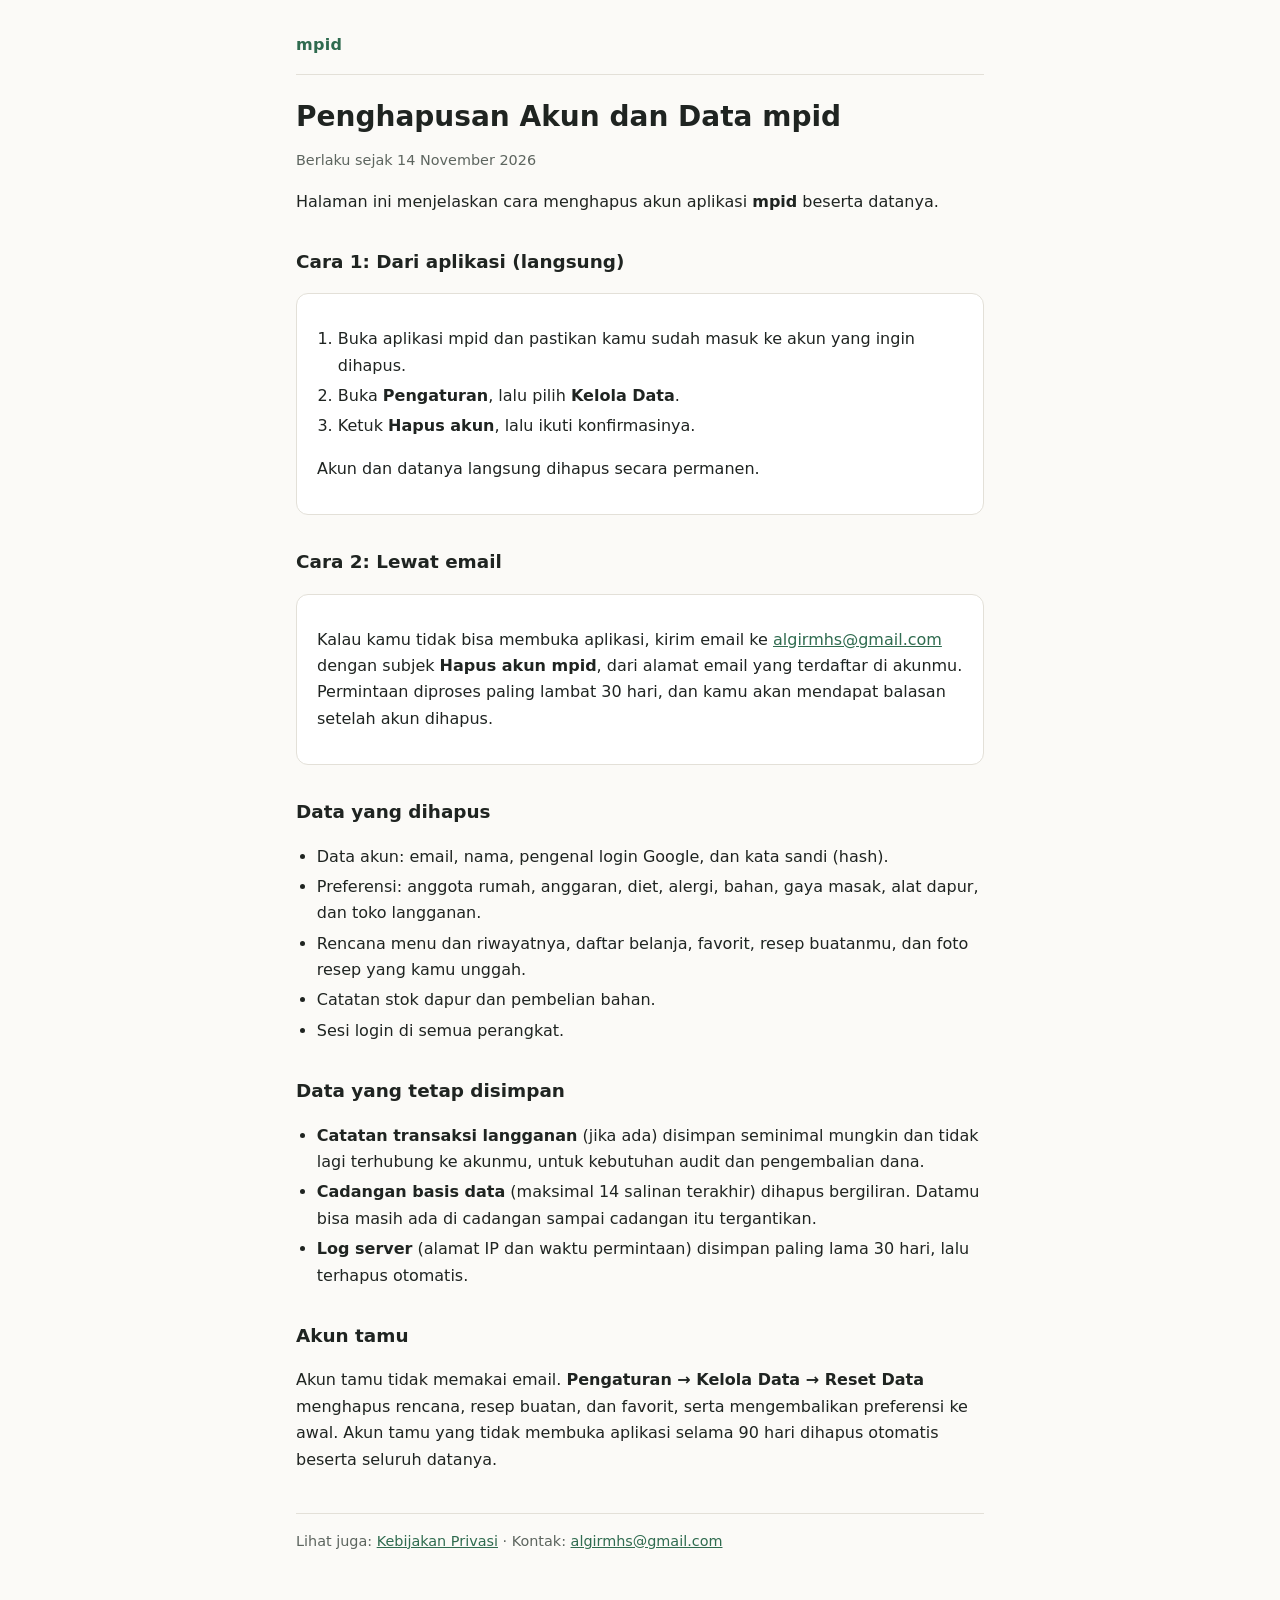
==== hapus-akun/index.html @ d58e24a3 "Halaman kebijakan privasi dan penghapusan akun mpid" ====
<!doctype html>
<html lang="id">
<head>
<meta charset="utf-8">
<meta name="viewport" content="width=device-width, initial-scale=1">
<title>Hapus Akun — mpid</title>
<link rel="stylesheet" href="../style.css">
</head>
<body>
<main>
  <header><a class="brand" href="../">mpid</a></header>
  <h1>Penghapusan Akun dan Data mpid</h1>
  <p class="meta">Berlaku sejak 14 November 2026</p>

  <p>Halaman ini menjelaskan cara menghapus akun aplikasi <strong>mpid</strong> beserta datanya.</p>

  <h2>Cara 1: Dari aplikasi (langsung)</h2>
  <div class="card">
    <ol>
      <li>Buka aplikasi mpid dan pastikan kamu sudah masuk ke akun yang ingin dihapus.</li>
      <li>Buka <strong>Pengaturan</strong>, lalu pilih <strong>Kelola Data</strong>.</li>
      <li>Ketuk <strong>Hapus akun</strong>, lalu ikuti konfirmasinya.</li>
    </ol>
    <p>Akun dan datanya langsung dihapus secara permanen.</p>
  </div>

  <h2>Cara 2: Lewat email</h2>
  <div class="card">
    <p>Kalau kamu tidak bisa membuka aplikasi, kirim email ke
    <a href="mailto:algirmhs@gmail.com?subject=Hapus%20akun%20mpid">algirmhs@gmail.com</a> dengan subjek
    <strong>Hapus akun mpid</strong>, dari alamat email yang terdaftar di akunmu. Permintaan diproses paling lambat
    30 hari, dan kamu akan mendapat balasan setelah akun dihapus.</p>
  </div>

  <h2>Data yang dihapus</h2>
  <ul>
    <li>Data akun: email, nama, pengenal login Google, dan kata sandi (hash).</li>
    <li>Preferensi: anggota rumah, anggaran, diet, alergi, bahan, gaya masak, alat dapur, dan toko langganan.</li>
    <li>Rencana menu dan riwayatnya, daftar belanja, favorit, resep buatanmu, dan foto resep yang kamu unggah.</li>
    <li>Catatan stok dapur dan pembelian bahan.</li>
    <li>Sesi login di semua perangkat.</li>
  </ul>

  <h2>Data yang tetap disimpan</h2>
  <ul>
    <li><strong>Catatan transaksi langganan</strong> (jika ada) disimpan seminimal mungkin dan tidak lagi terhubung ke
      akunmu, untuk kebutuhan audit dan pengembalian dana.</li>
    <li><strong>Cadangan basis data</strong> (maksimal 14 salinan terakhir) dihapus bergiliran. Datamu bisa masih ada
      di cadangan sampai cadangan itu tergantikan.</li>
    <li><strong>Log server</strong> (alamat IP dan waktu permintaan) disimpan paling lama 30 hari, lalu terhapus
      otomatis.</li>
  </ul>

  <h2>Akun tamu</h2>
  <p>Akun tamu tidak memakai email. <strong>Pengaturan → Kelola Data → Reset Data</strong> menghapus rencana, resep
  buatan, dan favorit, serta mengembalikan preferensi ke awal. Akun tamu yang tidak membuka aplikasi selama 90 hari
  dihapus otomatis beserta seluruh datanya.</p>

  <footer>Lihat juga: <a href="../privacy/">Kebijakan Privasi</a> · Kontak: <a href="mailto:algirmhs@gmail.com">algirmhs@gmail.com</a></footer>
</main>
</body>
</html>
---- style.css ----
:root {
  --bg: #fbfaf7; --fg: #1f2421; --muted: #5d655f; --line: #e3e0d8; --accent: #2f6b4f; --card: #ffffff;
}
@media (prefers-color-scheme: dark) {
  :root { --bg: #151816; --fg: #e8ebe8; --muted: #a3aba5; --line: #2c322e; --accent: #7cc49f; --card: #1c201d; }
}
* { box-sizing: border-box; }
body {
  margin: 0; background: var(--bg); color: var(--fg);
  font: 16px/1.65 system-ui, -apple-system, "Segoe UI", Roboto, sans-serif;
}
main { max-width: 720px; margin: 0 auto; padding: 32px 16px 64px; }
header { border-bottom: 1px solid var(--line); margin-bottom: 24px; padding-bottom: 16px; }
.brand { font-weight: 700; color: var(--accent); text-decoration: none; letter-spacing: .02em; }
h1 { font-size: 1.75rem; line-height: 1.25; margin: 8px 0 4px; }
h2 { font-size: 1.15rem; margin: 32px 0 8px; }
p, li { color: var(--fg); }
.meta, footer { color: var(--muted); font-size: .9rem; }
a { color: var(--accent); }
ul, ol { padding-left: 1.3rem; }
li { margin: 4px 0; }
.card { background: var(--card); border: 1px solid var(--line); border-radius: 12px; padding: 16px 20px; margin: 16px 0; }
footer { border-top: 1px solid var(--line); margin-top: 40px; padding-top: 16px; }
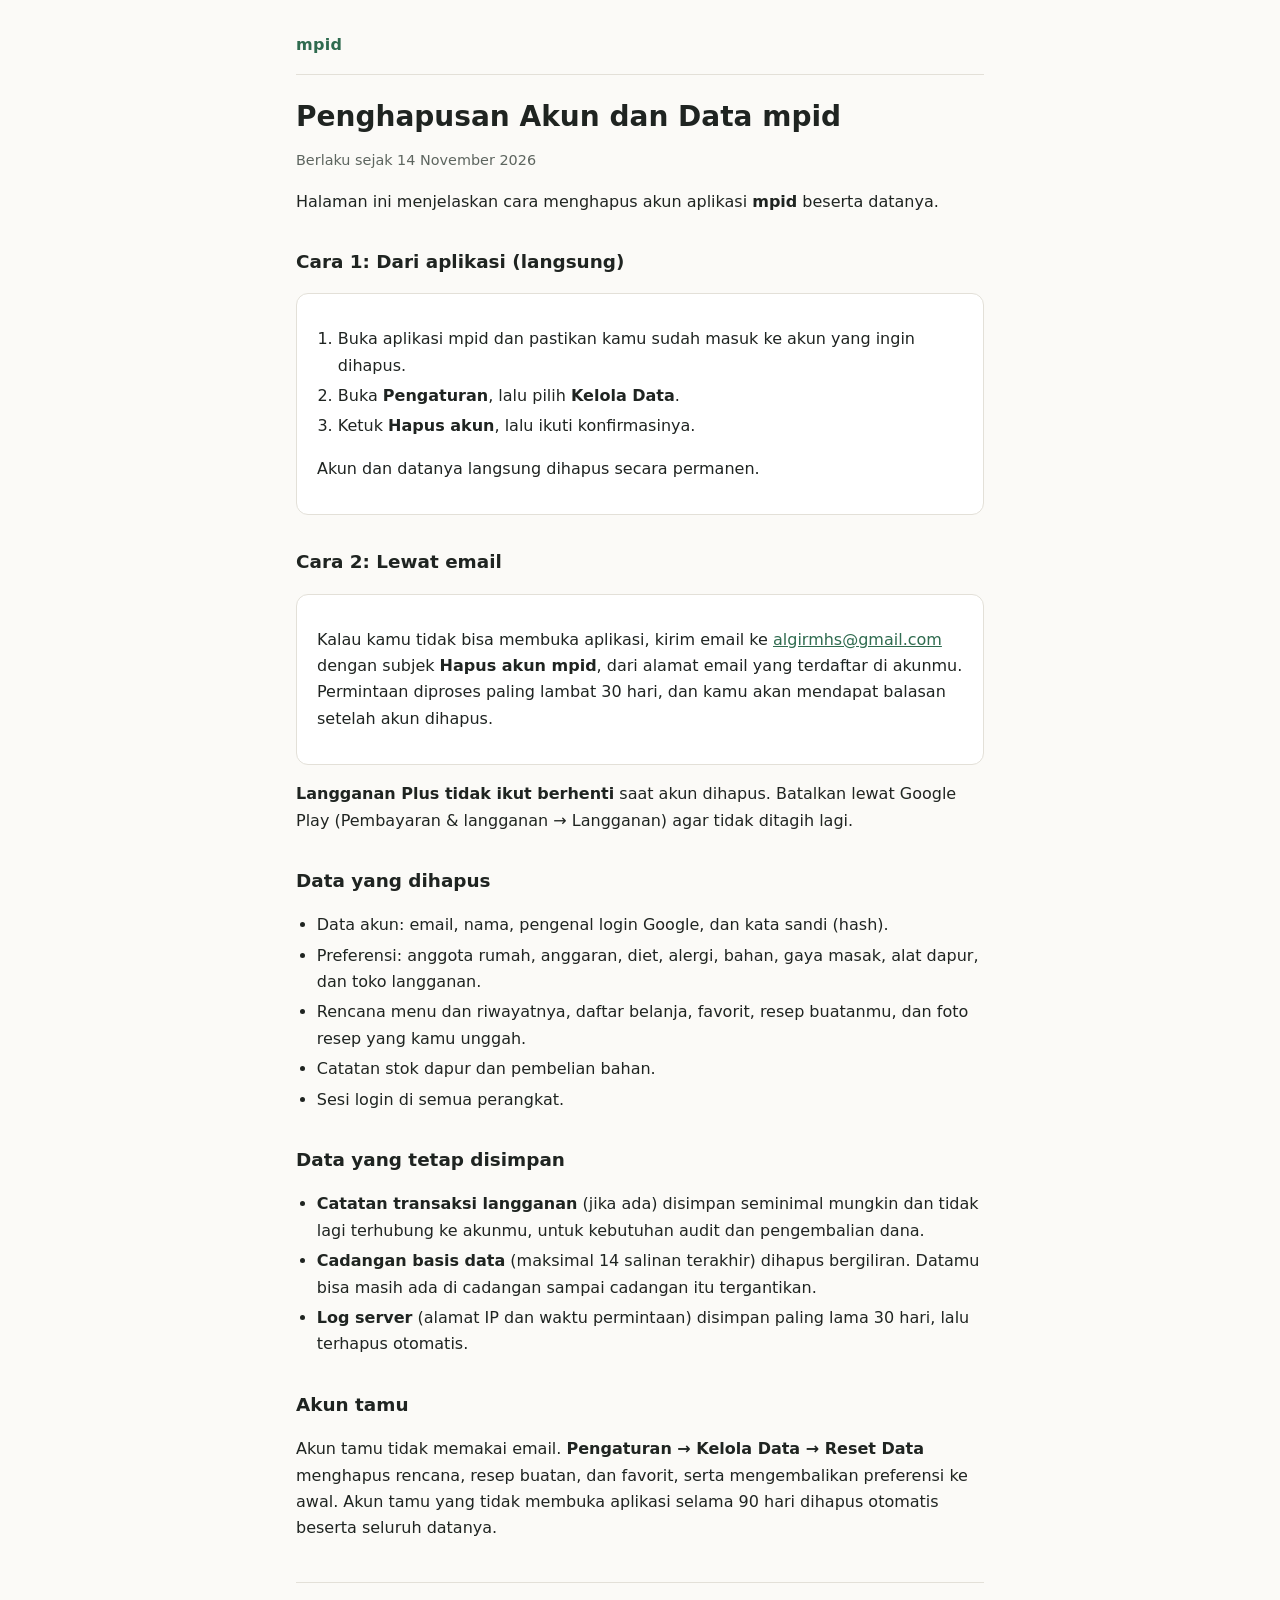
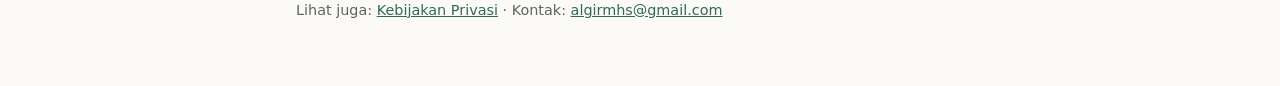
==== commit 195c5441: "Syarat langganan Plus dan data langganan di kebijakan privasi" ====
--- a/hapus-akun/index.html
+++ b/hapus-akun/index.html
@@ -32,6 +32,9 @@
     30 hari, dan kamu akan mendapat balasan setelah akun dihapus.</p>
   </div>
 
+  <p><strong>Langganan Plus tidak ikut berhenti</strong> saat akun dihapus. Batalkan lewat Google Play
+  (Pembayaran &amp; langganan → Langganan) agar tidak ditagih lagi.</p>
+
   <h2>Data yang dihapus</h2>
   <ul>
     <li>Data akun: email, nama, pengenal login Google, dan kata sandi (hash).</li>
